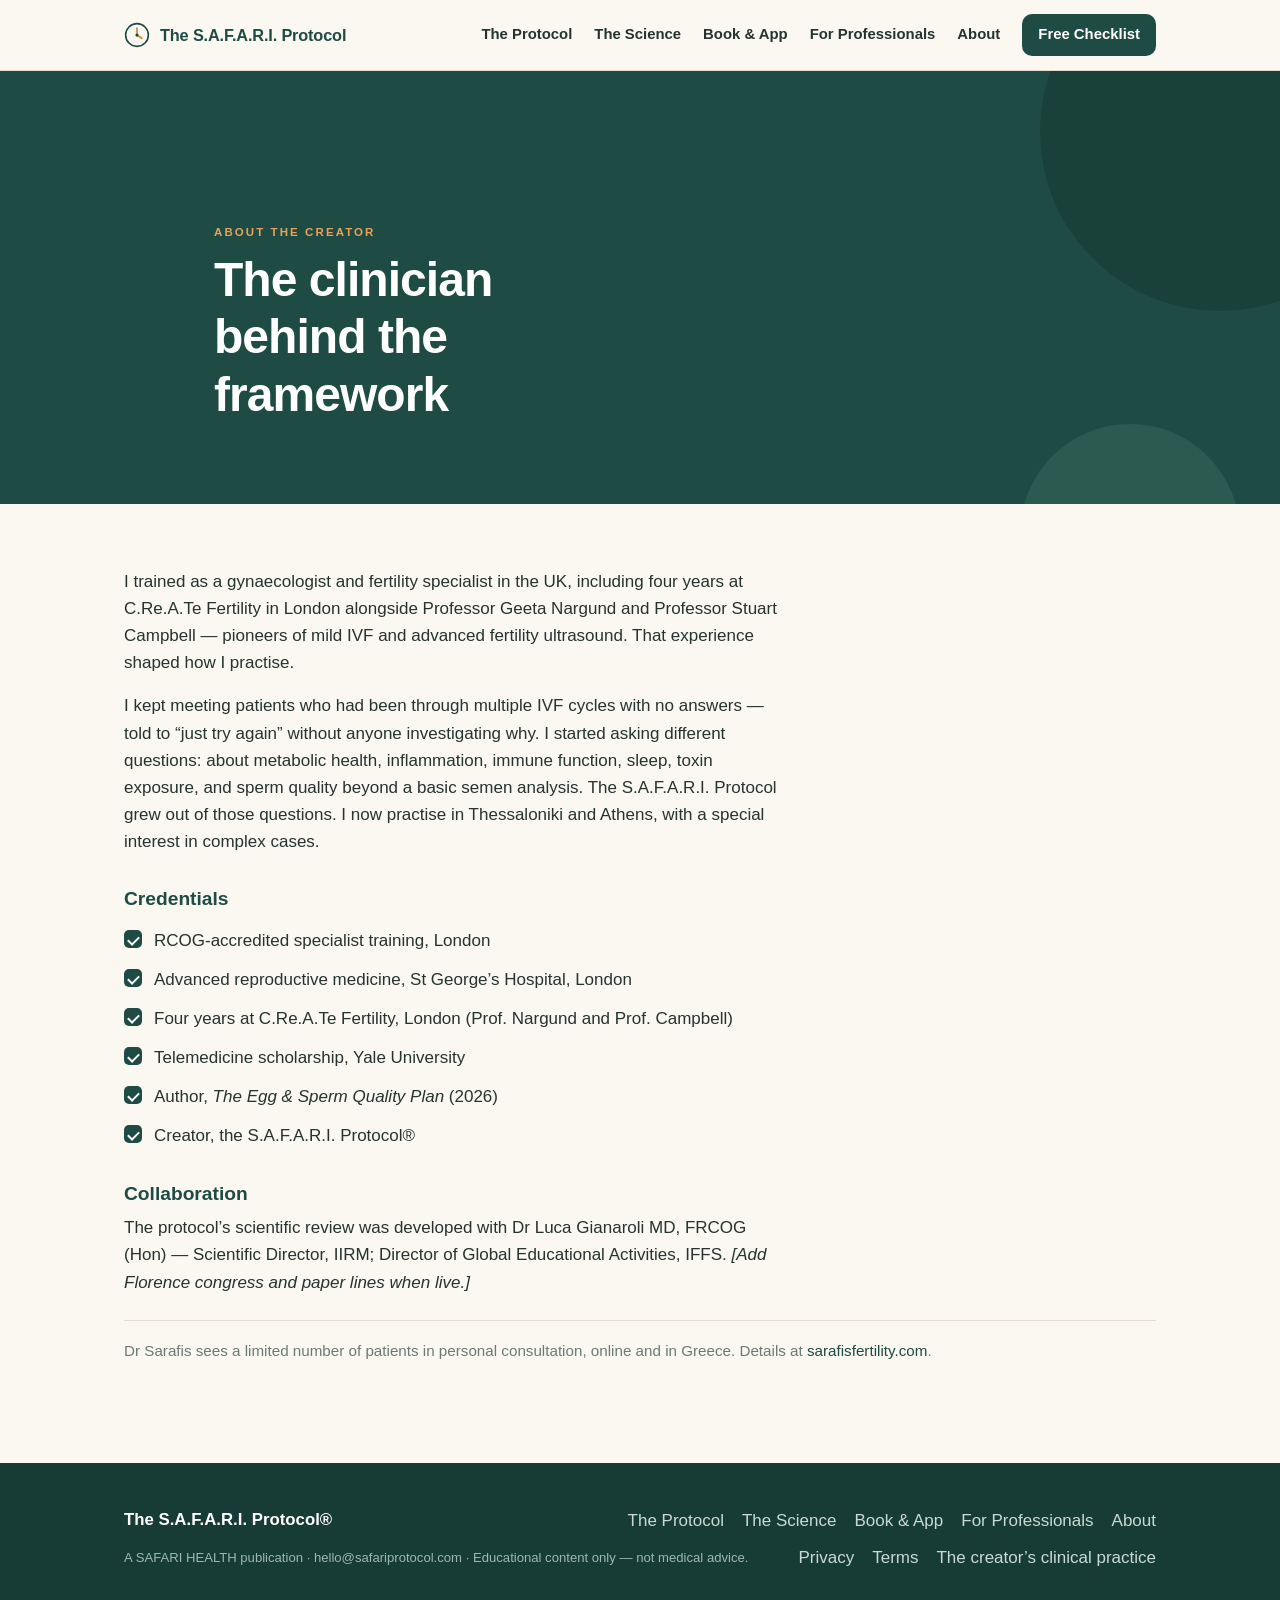
==== about/index.html @ 1b1c1d3e "Add files via upload" ====
<!DOCTYPE html>
<html lang="en">
<head>
<meta charset="utf-8">
<meta name="viewport" content="width=device-width, initial-scale=1">
<title>Dr Vasileios Sarafis MD — Creator of the S.A.F.A.R.I. Protocol</title>
<meta name="description" content="UK-trained fertility specialist Dr Vasileios Sarafis created the S.A.F.A.R.I. Protocol from clinical practice with complex fertility cases. Credentials, collaborators, and contact.">
<link rel="canonical" href="https://safariprotocol.com/about/">
<meta property="og:title" content="Dr Vasileios Sarafis MD — Creator of the S.A.F.A.R.I. Protocol">
<meta property="og:description" content="UK-trained fertility specialist Dr Vasileios Sarafis created the S.A.F.A.R.I. Protocol from clinical practice with complex fertility cases. Credentials, collaborators, and contact.">
<meta property="og:type" content="website">
<meta property="og:url" content="https://safariprotocol.com/about/">
<link rel="preconnect" href="https://fonts.googleapis.com">
<link rel="stylesheet" href="/assets/style.css">
<script type="application/ld+json">{"@context":"https://schema.org","@type":"Organization","name":"SAFARI HEALTH","alternateName":"The S.A.F.A.R.I. Protocol","url":"https://safariprotocol.com","email":"hello@safariprotocol.com","founder":{"@type":"Person","name":"Dr Vasileios Sarafis"}}</script>
<script type="application/ld+json">{"@context":"https://schema.org","@type":"Person","name":"Dr Vasileios Sarafis","honorificSuffix":"MD","jobTitle":"Fertility Specialist","gender":"Male","knowsAbout":["Fertility","IVF","Preconception care","Reproductive medicine"],"url":"https://safariprotocol.com/about/","alumniOf":["Aristotle University of Thessaloniki","Yale University","C.Re.A.Te Fertility London"],"worksFor":{"@type":"Organization","name":"SAFARI HEALTH"}}</script>
<script type="application/ld+json">{"@context":"https://schema.org","@type":"Book","name":"The Egg & Sperm Quality Plan","author":{"@type":"Person","name":"Dr Vasileios Sarafis"},"isbn":"978-618-88233-0-3","about":"A 90-day evidence-based preconception framework for natural conception and IVF"}</script>
</head>
<body>
<header class="site">
<div class="nav">
<a class="brand" href="/"><svg class="mark" viewBox="0 0 48 48" fill="none" xmlns="http://www.w3.org/2000/svg" aria-hidden="true"><circle cx="24" cy="24" r="21" stroke="#1E4B43" stroke-width="3"/><path d="M24 11 L24 24 L33 30" stroke="#D9822B" stroke-width="3" stroke-linecap="round"/><circle cx="24" cy="24" r="3" fill="#1E4B43"/></svg><span>The S.A.F.A.R.I. Protocol</span></a>
<nav class="nav-links" id="navlinks">
<a href="/protocol/">The Protocol</a><a href="/science/">The Science</a><a href="/book-and-app/">Book & App</a><a href="/professionals/">For Professionals</a><a href="/about/">About</a>
<a class="nav-cta" href="/checklist/">Free Checklist</a>
</nav>
<button class="menu-btn" aria-label="Menu" onclick="document.getElementById('navlinks').classList.toggle('open')">&#9776;</button>
</div>
</header>

<section class="hero" style="padding-bottom:0">
<div class="wrap" style="padding-bottom:56px">
<p class="kicker">About the creator</p>
<h1>The clinician behind the framework</h1>
</div>
</section>

<section>
<div class="wrap">
<p style="max-width:70ch">I trained as a gynaecologist and fertility specialist in the UK, including four years at C.Re.A.Te Fertility in London alongside Professor Geeta Nargund and Professor Stuart Campbell &mdash; pioneers of mild IVF and advanced fertility ultrasound. That experience shaped how I practise.</p>
<p style="max-width:70ch">I kept meeting patients who had been through multiple IVF cycles with no answers &mdash; told to &ldquo;just try again&rdquo; without anyone investigating why. I started asking different questions: about metabolic health, inflammation, immune function, sleep, toxin exposure, and sperm quality beyond a basic semen analysis. The S.A.F.A.R.I. Protocol grew out of those questions. I now practise in Thessaloniki and Athens, with a special interest in complex cases.</p>

<h3 style="margin-top:2rem">Credentials</h3>
<ul class="ticks">
<li>RCOG-accredited specialist training, London</li>
<li>Advanced reproductive medicine, St George&rsquo;s Hospital, London</li>
<li>Four years at C.Re.A.Te Fertility, London (Prof. Nargund and Prof. Campbell)</li>
<li>Telemedicine scholarship, Yale University</li>
<li>Author, <em>The Egg &amp; Sperm Quality Plan</em> (2026)</li>
<li>Creator, the S.A.F.A.R.I. Protocol&reg;</li>
</ul>

<h3 style="margin-top:2rem">Collaboration</h3>
<p style="max-width:70ch">The protocol&rsquo;s scientific review was developed with Dr Luca Gianaroli MD, FRCOG (Hon) &mdash; Scientific Director, IIRM; Director of Global Educational Activities, IFFS. <em>[Add Florence congress and paper lines when live.]</em></p>

<p class="quiet">Dr Sarafis sees a limited number of patients in personal consultation, online and in Greece. Details at <a href="https://sarafisfertility.com">sarafisfertility.com</a>.</p>
</div>
</section>
<footer class="site">
<div class="wrap">
<div class="frow">
<span class="brand-f">The S.A.F.A.R.I. Protocol&reg;</span>
<div class="flinks">
<a href="/protocol/">The Protocol</a>
<a href="/science/">The Science</a>
<a href="/book-and-app/">Book &amp; App</a>
<a href="/professionals/">For Professionals</a>
<a href="/about/">About</a>
</div>
</div>
<div class="frow">
<small>A SAFARI HEALTH publication &middot; hello@safariprotocol.com &middot; Educational content only &mdash; not medical advice.</small>
<div class="flinks">
<a href="/privacy/">Privacy</a><a href="/terms/">Terms</a>
<a href="https://sarafisfertility.com">The creator&rsquo;s clinical practice</a>
</div>
</div>
</div>
</footer>

<!-- GA4: replace GA4_MEASUREMENT_ID then this block goes live -->
<script async src="https://www.googletagmanager.com/gtag/js?id=GA4_MEASUREMENT_ID"></script>
<script>window.dataLayer=window.dataLayer||[];function gtag(){dataLayer.push(arguments);}gtag('js',new Date());gtag('config','GA4_MEASUREMENT_ID');</script>

<script>
// mark active nav
document.querySelectorAll('.nav-links a').forEach(a=>{if(a.getAttribute('href')===location.pathname)a.style.color='var(--green)';});
</script>
</body></html>
---- assets/style.css ----
/* ===========================================================
   The S.A.F.A.R.I. Protocol — safariprotocol.com
   Shared stylesheet. Design language matched to the
   12-Week Checklist / Starter Kit PDFs.
   =========================================================== */
:root{
  --green:#1E4B43;
  --green-d:#173B35;
  --green-card:#2A5A50;
  --cream:#F4EFE6;
  --paper:#FBF8F2;
  --orange:#D9822B;
  --orange-soft:#E9A25C;
  --ink:#26332F;
  --mute:#6B7A75;
  --line:#E4DED2;
  --white:#ffffff;
  --maxw:1080px;
  --radius:14px;
  --shadow:0 10px 30px rgba(23,59,53,.08);
  --font:-apple-system,BlinkMacSystemFont,"Segoe UI",Roboto,Helvetica,Arial,sans-serif;
}
*{box-sizing:border-box}
html{scroll-behavior:smooth}
body{
  margin:0;font-family:var(--font);color:var(--ink);
  background:var(--paper);line-height:1.6;font-size:17px;
  -webkit-font-smoothing:antialiased;
}
a{color:var(--green);text-decoration:none}
a:hover{text-decoration:underline}
img{max-width:100%;display:block}
h1,h2,h3{line-height:1.2;color:var(--green);font-weight:800;margin:0 0 .5em}
h1{font-size:2.5rem;letter-spacing:-.02em}
h2{font-size:1.7rem;letter-spacing:-.01em}
h3{font-size:1.2rem}
p{margin:0 0 1rem}
.wrap{max-width:var(--maxw);margin:0 auto;padding:0 24px}
.kicker{
  font-size:.72rem;font-weight:800;letter-spacing:.18em;
  text-transform:uppercase;color:var(--orange);margin:0 0 .6rem;
}
.rule{height:3px;width:56px;background:var(--orange);border:0;border-radius:2px;margin:.2rem 0 1.4rem}

/* ---------- Header ---------- */
header.site{
  position:sticky;top:0;z-index:50;background:rgba(251,248,242,.92);
  backdrop-filter:saturate(180%) blur(8px);border-bottom:1px solid var(--line);
}
.nav{display:flex;align-items:center;justify-content:space-between;
  max-width:var(--maxw);margin:0 auto;padding:14px 24px;gap:16px}
.brand{display:flex;align-items:center;gap:10px;font-weight:800;color:var(--green);
  font-size:1.02rem;letter-spacing:-.01em;white-space:nowrap}
.brand:hover{text-decoration:none}
.brand .mark{width:26px;height:26px;flex:0 0 26px}
.nav-links{display:flex;gap:22px;align-items:center;flex-wrap:wrap}
.nav-links a{color:var(--ink);font-size:.93rem;font-weight:600}
.nav-links a:hover{color:var(--green);text-decoration:none}
.nav-cta{background:var(--green);color:#fff !important;padding:9px 16px;border-radius:10px;
  font-size:.9rem;font-weight:700}
.nav-cta:hover{background:var(--green-d);text-decoration:none}
.menu-btn{display:none;background:none;border:0;font-size:1.5rem;color:var(--green);cursor:pointer}

/* ---------- Buttons ---------- */
.btn{display:inline-block;padding:13px 24px;border-radius:12px;font-weight:700;
  font-size:1rem;cursor:pointer;border:0;transition:transform .05s ease,background .2s}
.btn:hover{text-decoration:none;transform:translateY(-1px)}
.btn-primary{background:var(--orange);color:#fff}
.btn-primary:hover{background:#c4711f;color:#fff}
.btn-green{background:var(--green);color:#fff}
.btn-green:hover{background:var(--green-d);color:#fff}
.btn-ghost{background:transparent;color:var(--green);border:1.5px solid var(--green)}
.btn-ghost:hover{background:var(--green);color:#fff}
.btn-row{display:flex;gap:14px;flex-wrap:wrap;margin-top:1.4rem}

/* ---------- Hero ---------- */
.hero{background:var(--green);color:#fff;position:relative;overflow:hidden}
.hero::before{content:"";position:absolute;right:-120px;top:-120px;width:360px;height:360px;
  background:var(--green-d);border-radius:50%;opacity:.6}
.hero::after{content:"";position:absolute;right:40px;bottom:-140px;width:220px;height:220px;
  background:var(--green-card);border-radius:50%}
.hero .wrap{position:relative;z-index:2;padding:88px 24px 84px;max-width:900px}
.hero .kicker{color:var(--orange-soft)}
.hero h1{color:#fff;font-size:3rem;max-width:16ch}
.hero p.lead{color:#E7EFEC;font-size:1.28rem;max-width:44ch;margin-top:1rem}

/* ---------- Sections ---------- */
section{padding:64px 0}
section.alt{background:var(--cream)}
.section-head{max-width:760px;margin-bottom:2rem}
.section-head p{color:var(--mute);font-size:1.05rem}

/* ---------- Compass grid ---------- */
.compass{display:grid;grid-template-columns:repeat(3,1fr);gap:16px}
.cpoint{background:#fff;border-radius:var(--radius);padding:20px;box-shadow:var(--shadow)}
.cpoint .badge{width:34px;height:34px;border-radius:9px;background:var(--orange);color:#fff;
  font-weight:800;display:flex;align-items:center;justify-content:center;font-size:1.05rem;margin-bottom:10px}
.cpoint h3{margin:.1rem 0 .3rem;font-size:1.05rem}
.cpoint p{margin:0;color:var(--mute);font-size:.92rem}

/* ---------- Legs ---------- */
.leg{background:#fff;border-radius:var(--radius);box-shadow:var(--shadow);
  padding:22px 24px;border-left:4px solid var(--green);margin-bottom:16px}
.leg .top{display:flex;justify-content:space-between;align-items:baseline;gap:12px;flex-wrap:wrap}
.leg h3{margin:.1rem 0}
.leg .wks{color:var(--orange);font-weight:800;font-size:.85rem;white-space:nowrap}
.leg p{margin:.5rem 0 0;color:var(--mute);font-size:.96rem}

/* ---------- Cards / two-col ---------- */
.grid2{display:grid;grid-template-columns:1fr 1fr;gap:22px}
.card{background:#fff;border-radius:var(--radius);box-shadow:var(--shadow);padding:26px;
  border-top:3px solid var(--orange)}
.card h3{margin-top:.2rem}
.card p{color:var(--mute);font-size:.97rem}

/* ---------- Callout / quote ---------- */
.callout{background:#EAF2EF;border-radius:var(--radius);padding:20px 24px;color:var(--green);
  font-weight:600}
.quote{background:#fff;border-left:4px solid var(--orange);border-radius:10px;padding:18px 22px;
  box-shadow:var(--shadow);margin:0 0 14px}
.quote em{color:var(--ink);font-size:1.05rem;font-style:italic}
.quote cite{display:block;color:var(--mute);font-style:normal;font-weight:700;margin-top:.5rem;font-size:.9rem}

/* ---------- List ---------- */
ul.ticks{list-style:none;padding:0;margin:1rem 0}
ul.ticks li{position:relative;padding-left:30px;margin-bottom:12px;color:var(--ink)}
ul.ticks li::before{content:"";position:absolute;left:0;top:3px;width:18px;height:18px;
  border-radius:5px;background:var(--green);}
ul.ticks li::after{content:"";position:absolute;left:6px;top:7px;width:5px;height:9px;
  border:solid #fff;border-width:0 2px 2px 0;transform:rotate(45deg)}

/* ---------- Form / capture ---------- */
.capture{background:#fff;border-radius:var(--radius);box-shadow:var(--shadow);padding:30px;max-width:520px}
.capture label{display:block;font-weight:700;font-size:.85rem;color:var(--green);margin:12px 0 5px}
.capture input{width:100%;padding:12px 14px;border:1.5px solid var(--line);border-radius:10px;
  font-size:1rem;font-family:inherit}
.capture input:focus{outline:none;border-color:var(--orange)}
.capture .fineprint{font-size:.82rem;color:var(--mute);margin-top:14px}
.mc-embed-slot{margin-top:6px}

/* ---------- Download strip / next steps ---------- */
.nextgrid{display:grid;grid-template-columns:repeat(2,1fr);gap:18px}
.nextcard{background:#fff;border-radius:var(--radius);box-shadow:var(--shadow);padding:22px;
  border-top:3px solid var(--orange)}
.nextcard .kicker{margin-bottom:.3rem}
.nextcard h3{font-size:1.1rem;margin:.1rem 0 .5rem}
.nextcard p{color:var(--mute);font-size:.92rem;margin-bottom:.8rem}
.nextcard .link{font-weight:800;color:var(--orange);font-size:.9rem}

/* ---------- Book/App blocks ---------- */
.bookrow{display:grid;grid-template-columns:220px 1fr;gap:28px;align-items:start}
.bookrow img{border-radius:8px;box-shadow:0 14px 34px rgba(23,59,53,.22);transform:rotate(-2deg)}
.placeholder-cover{width:100%;aspect-ratio:2/3;background:linear-gradient(135deg,var(--green),var(--green-card));
  border-radius:8px;display:flex;align-items:center;justify-content:center;color:#cfe0db;
  text-align:center;padding:20px;font-size:.85rem;box-shadow:0 14px 34px rgba(23,59,53,.22);transform:rotate(-2deg)}

/* ---------- Footer ---------- */
footer.site{background:var(--green-d);color:#C9DAD4;padding:44px 0 34px;margin-top:20px}
footer.site .wrap{display:flex;flex-direction:column;gap:10px}
footer.site .frow{display:flex;justify-content:space-between;gap:20px;flex-wrap:wrap;align-items:center}
footer.site .flinks{display:flex;gap:18px;flex-wrap:wrap}
footer.site a{color:#C9DAD4}
footer.site a:hover{color:#fff}
footer.site .brand-f{color:#fff;font-weight:800;font-size:1.05rem}
footer.site small{color:#9FB8B1;font-size:.82rem;line-height:1.5}

/* ---------- CTA band ---------- */
.band{background:var(--green);color:#fff;border-radius:18px;padding:40px;text-align:center;
  margin:10px 0}
.band h2{color:#fff}
.band p{color:#E7EFEC;max-width:52ch;margin:0 auto 1.4rem}

/* ---------- Consultation quiet line ---------- */
.quiet{color:var(--mute);font-size:.95rem;border-top:1px solid var(--line);padding-top:18px;margin-top:24px}

/* ---------- Responsive ---------- */
@media (max-width:820px){
  .nav-links{display:none;position:absolute;top:60px;left:0;right:0;background:var(--paper);
    flex-direction:column;padding:16px 24px;border-bottom:1px solid var(--line);gap:14px}
  .nav-links.open{display:flex}
  .menu-btn{display:block}
  .hero h1{font-size:2.2rem}
  .hero p.lead{font-size:1.1rem}
  h1{font-size:2rem}h2{font-size:1.4rem}
  .compass{grid-template-columns:1fr}
  .grid2,.nextgrid{grid-template-columns:1fr}
  .bookrow{grid-template-columns:140px 1fr;gap:18px}
  .band{padding:28px 20px}
}
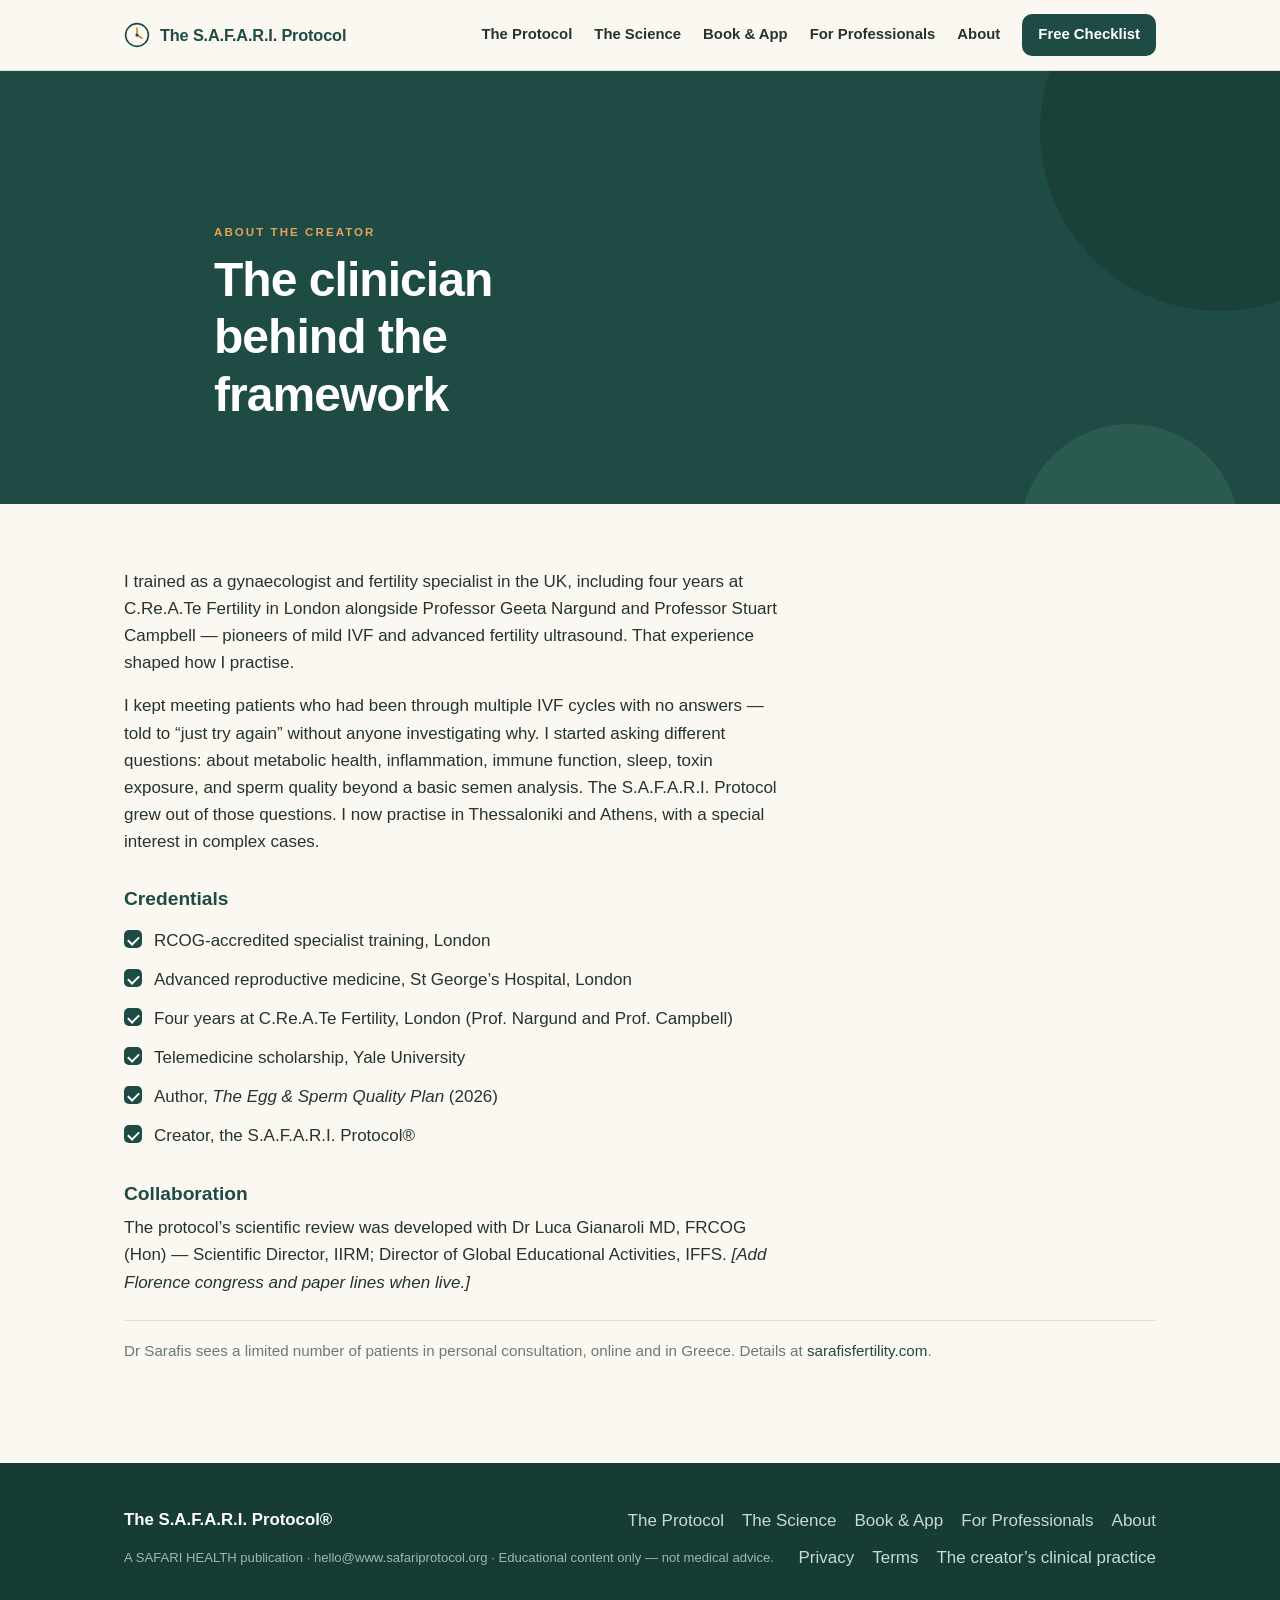
==== commit 165bd1cb: "Fix canonical URLs to safariprotocol.org" ====
--- a/about/index.html
+++ b/about/index.html
@@ -5,15 +5,15 @@
 <meta name="viewport" content="width=device-width, initial-scale=1">
 <title>Dr Vasileios Sarafis MD — Creator of the S.A.F.A.R.I. Protocol</title>
 <meta name="description" content="UK-trained fertility specialist Dr Vasileios Sarafis created the S.A.F.A.R.I. Protocol from clinical practice with complex fertility cases. Credentials, collaborators, and contact.">
-<link rel="canonical" href="https://safariprotocol.com/about/">
+<link rel="canonical" href="https://www.safariprotocol.org/about/">
 <meta property="og:title" content="Dr Vasileios Sarafis MD — Creator of the S.A.F.A.R.I. Protocol">
 <meta property="og:description" content="UK-trained fertility specialist Dr Vasileios Sarafis created the S.A.F.A.R.I. Protocol from clinical practice with complex fertility cases. Credentials, collaborators, and contact.">
 <meta property="og:type" content="website">
-<meta property="og:url" content="https://safariprotocol.com/about/">
+<meta property="og:url" content="https://www.safariprotocol.org/about/">
 <link rel="preconnect" href="https://fonts.googleapis.com">
 <link rel="stylesheet" href="/assets/style.css">
-<script type="application/ld+json">{"@context":"https://schema.org","@type":"Organization","name":"SAFARI HEALTH","alternateName":"The S.A.F.A.R.I. Protocol","url":"https://safariprotocol.com","email":"hello@safariprotocol.com","founder":{"@type":"Person","name":"Dr Vasileios Sarafis"}}</script>
-<script type="application/ld+json">{"@context":"https://schema.org","@type":"Person","name":"Dr Vasileios Sarafis","honorificSuffix":"MD","jobTitle":"Fertility Specialist","gender":"Male","knowsAbout":["Fertility","IVF","Preconception care","Reproductive medicine"],"url":"https://safariprotocol.com/about/","alumniOf":["Aristotle University of Thessaloniki","Yale University","C.Re.A.Te Fertility London"],"worksFor":{"@type":"Organization","name":"SAFARI HEALTH"}}</script>
+<script type="application/ld+json">{"@context":"https://schema.org","@type":"Organization","name":"SAFARI HEALTH","alternateName":"The S.A.F.A.R.I. Protocol","url":"https://www.safariprotocol.org","email":"hello@www.safariprotocol.org","founder":{"@type":"Person","name":"Dr Vasileios Sarafis"}}</script>
+<script type="application/ld+json">{"@context":"https://schema.org","@type":"Person","name":"Dr Vasileios Sarafis","honorificSuffix":"MD","jobTitle":"Fertility Specialist","gender":"Male","knowsAbout":["Fertility","IVF","Preconception care","Reproductive medicine"],"url":"https://www.safariprotocol.org/about/","alumniOf":["Aristotle University of Thessaloniki","Yale University","C.Re.A.Te Fertility London"],"worksFor":{"@type":"Organization","name":"SAFARI HEALTH"}}</script>
 <script type="application/ld+json">{"@context":"https://schema.org","@type":"Book","name":"The Egg & Sperm Quality Plan","author":{"@type":"Person","name":"Dr Vasileios Sarafis"},"isbn":"978-618-88233-0-3","about":"A 90-day evidence-based preconception framework for natural conception and IVF"}</script>
 </head>
 <body>
@@ -69,7 +69,7 @@
 </div>
 </div>
 <div class="frow">
-<small>A SAFARI HEALTH publication &middot; hello@safariprotocol.com &middot; Educational content only &mdash; not medical advice.</small>
+<small>A SAFARI HEALTH publication &middot; hello@www.safariprotocol.org &middot; Educational content only &mdash; not medical advice.</small>
 <div class="flinks">
 <a href="/privacy/">Privacy</a><a href="/terms/">Terms</a>
 <a href="https://sarafisfertility.com">The creator&rsquo;s clinical practice</a>
--- a/assets/style.css
+++ b/assets/style.css
@@ -1,5 +1,5 @@
 /* ===========================================================
-   The S.A.F.A.R.I. Protocol — safariprotocol.com
+   The S.A.F.A.R.I. Protocol — www.safariprotocol.org
    Shared stylesheet. Design language matched to the
    12-Week Checklist / Starter Kit PDFs.
    =========================================================== */
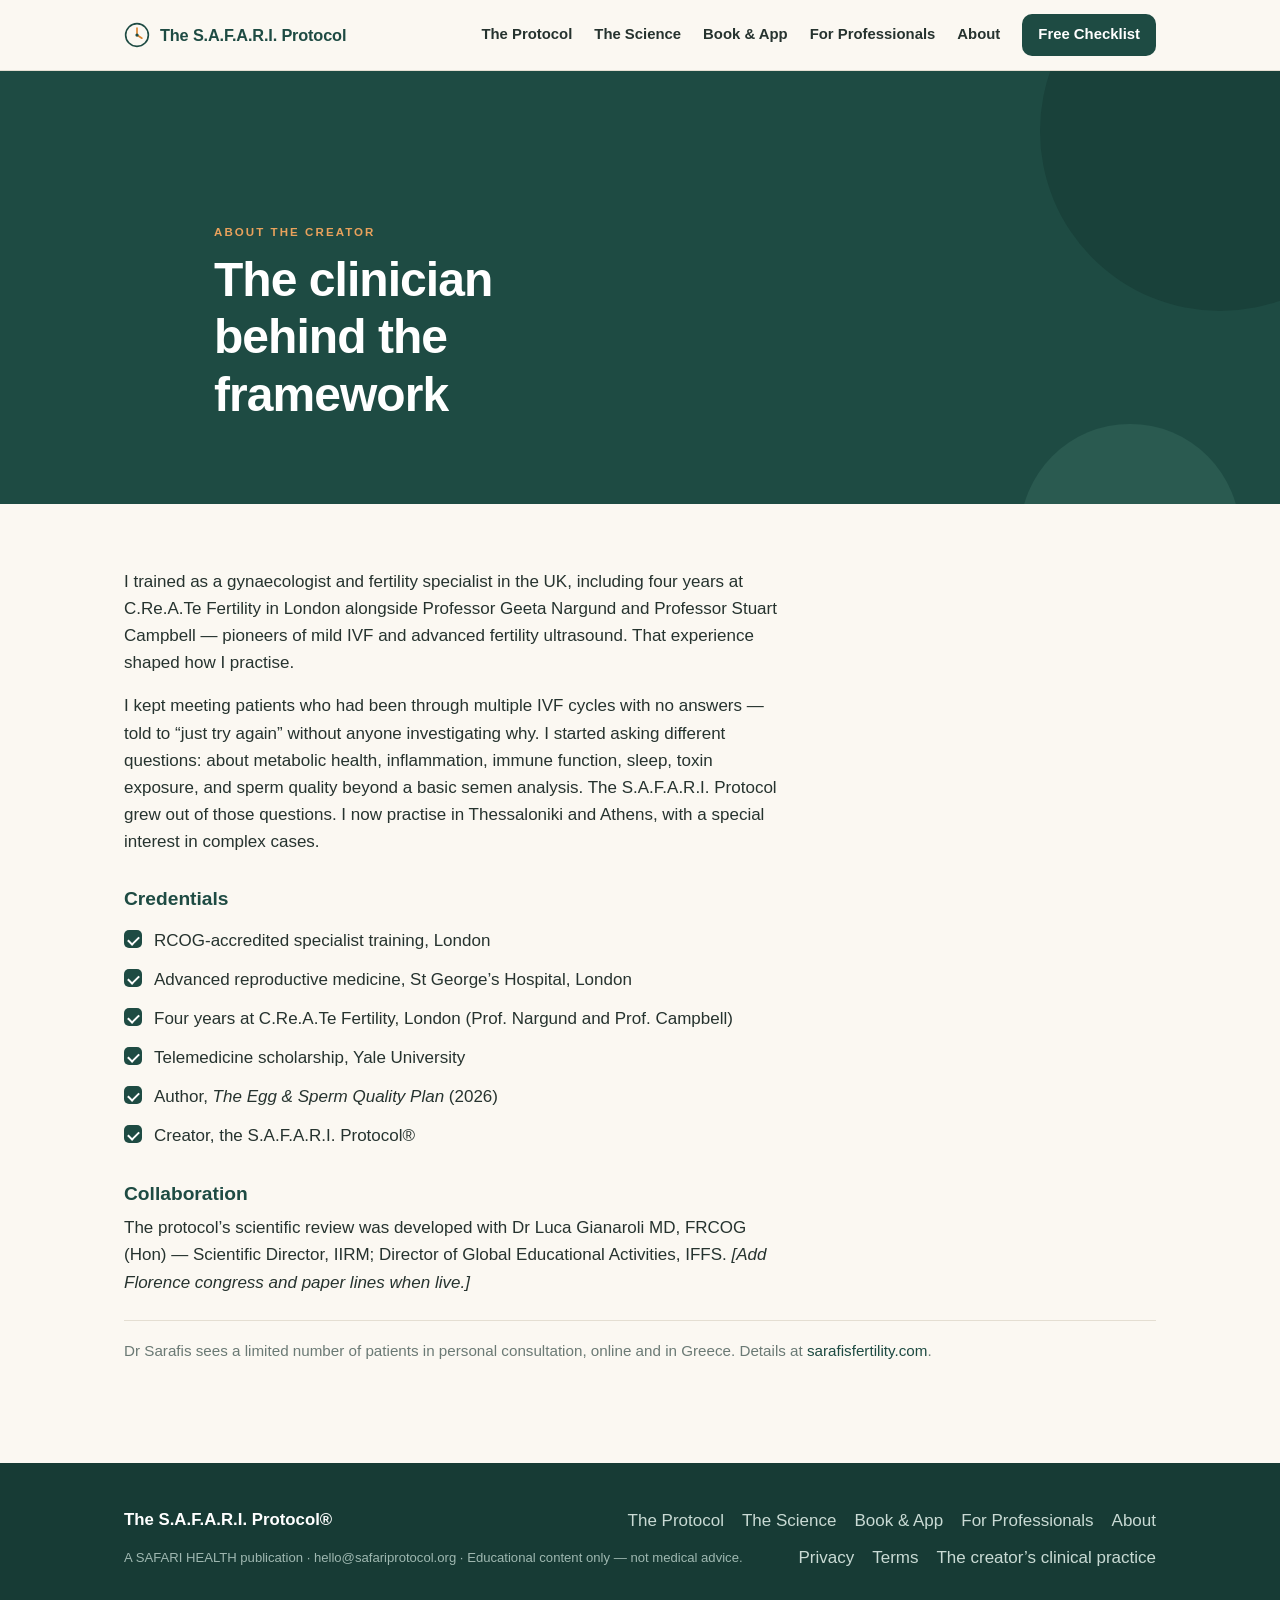
==== commit c9e7d0d6: "Update index.html" ====
--- a/about/index.html
+++ b/about/index.html
@@ -12,7 +12,7 @@
 <meta property="og:url" content="https://www.safariprotocol.org/about/">
 <link rel="preconnect" href="https://fonts.googleapis.com">
 <link rel="stylesheet" href="/assets/style.css">
-<script type="application/ld+json">{"@context":"https://schema.org","@type":"Organization","name":"SAFARI HEALTH","alternateName":"The S.A.F.A.R.I. Protocol","url":"https://www.safariprotocol.org","email":"hello@www.safariprotocol.org","founder":{"@type":"Person","name":"Dr Vasileios Sarafis"}}</script>
+<script type="application/ld+json">{"@context":"https://schema.org","@type":"Organization","name":"SAFARI HEALTH","alternateName":"The S.A.F.A.R.I. Protocol","url":"https://www.safariprotocol.org","email":"hello@safariprotocol.org","founder":{"@type":"Person","name":"Dr Vasileios Sarafis"}}</script>
 <script type="application/ld+json">{"@context":"https://schema.org","@type":"Person","name":"Dr Vasileios Sarafis","honorificSuffix":"MD","jobTitle":"Fertility Specialist","gender":"Male","knowsAbout":["Fertility","IVF","Preconception care","Reproductive medicine"],"url":"https://www.safariprotocol.org/about/","alumniOf":["Aristotle University of Thessaloniki","Yale University","C.Re.A.Te Fertility London"],"worksFor":{"@type":"Organization","name":"SAFARI HEALTH"}}</script>
 <script type="application/ld+json">{"@context":"https://schema.org","@type":"Book","name":"The Egg & Sperm Quality Plan","author":{"@type":"Person","name":"Dr Vasileios Sarafis"},"isbn":"978-618-88233-0-3","about":"A 90-day evidence-based preconception framework for natural conception and IVF"}</script>
 </head>
@@ -69,7 +69,7 @@
 </div>
 </div>
 <div class="frow">
-<small>A SAFARI HEALTH publication &middot; hello@www.safariprotocol.org &middot; Educational content only &mdash; not medical advice.</small>
+<small>A SAFARI HEALTH publication &middot; hello@safariprotocol.org &middot; Educational content only &mdash; not medical advice.</small>
 <div class="flinks">
 <a href="/privacy/">Privacy</a><a href="/terms/">Terms</a>
 <a href="https://sarafisfertility.com">The creator&rsquo;s clinical practice</a>
@@ -86,4 +86,4 @@
 // mark active nav
 document.querySelectorAll('.nav-links a').forEach(a=>{if(a.getAttribute('href')===location.pathname)a.style.color='var(--green)';});
 </script>
-</body></html>+</body></html>
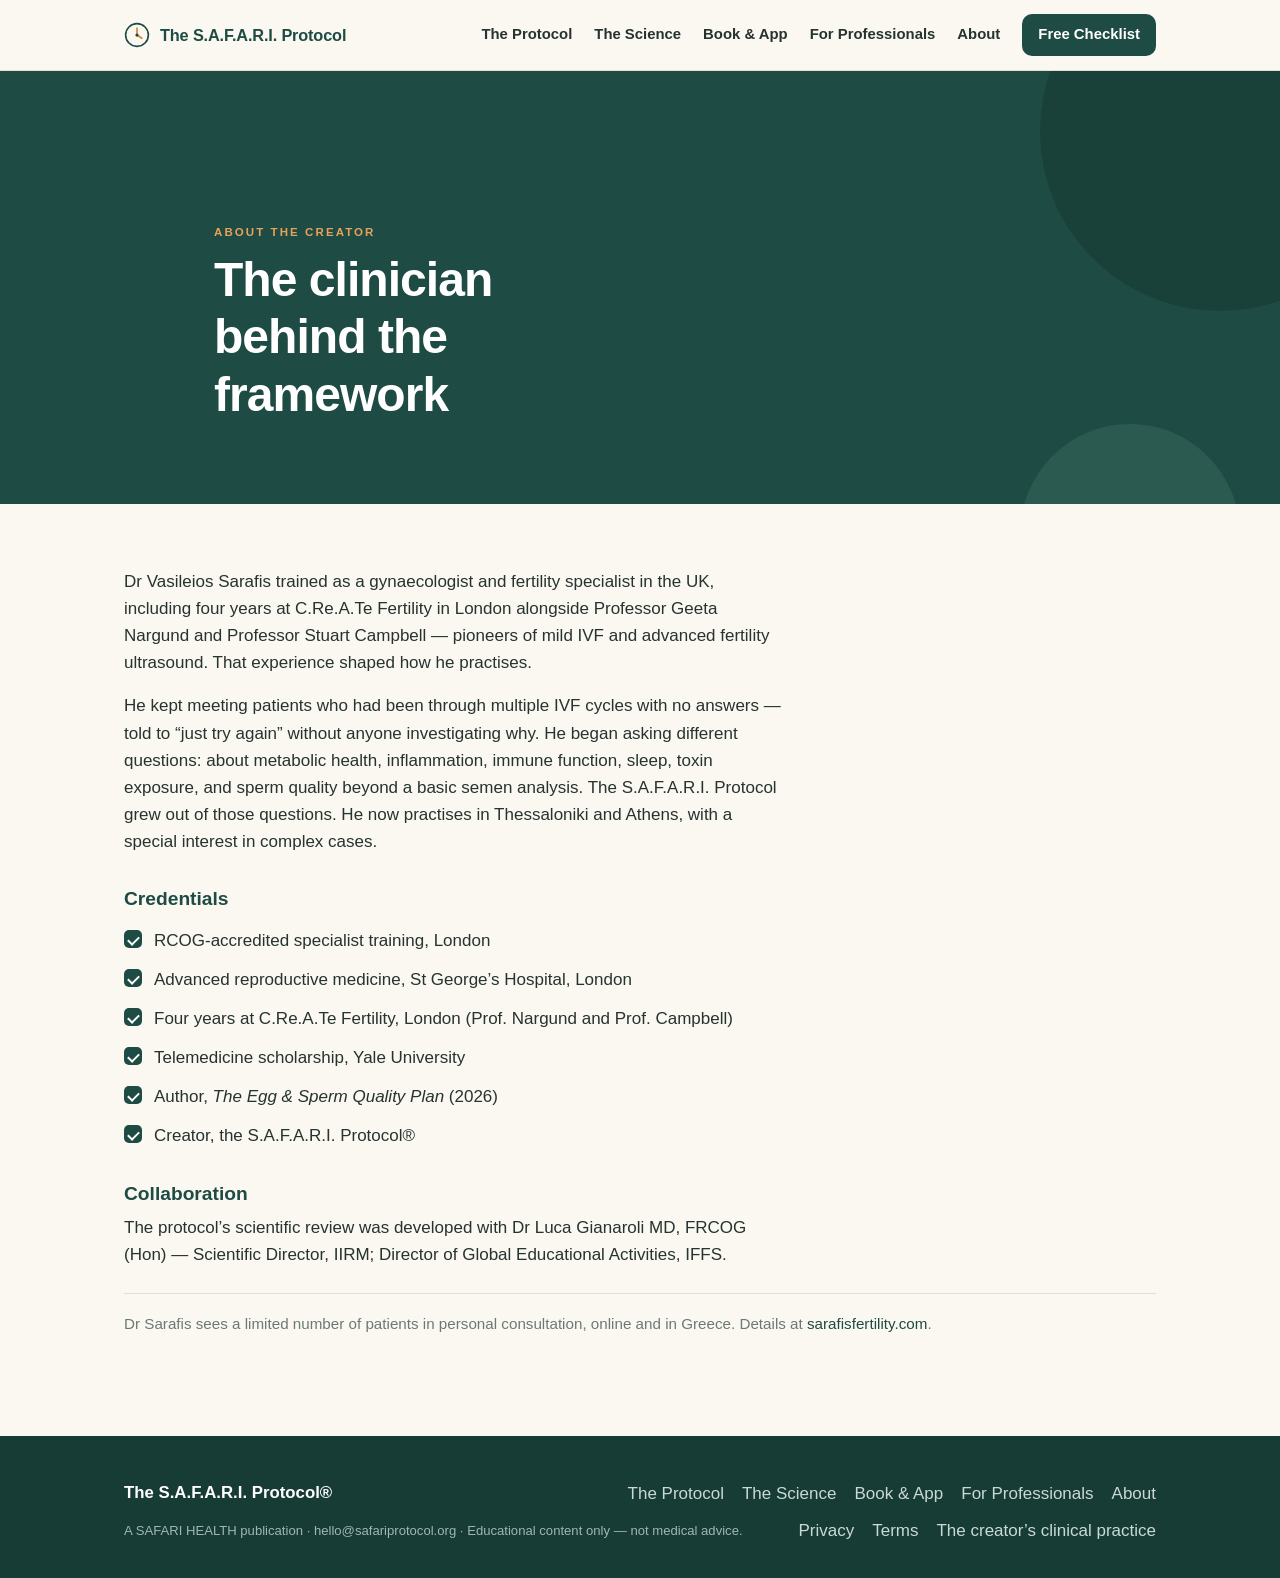
==== commit a95d0a50: "Update index.html" ====
--- a/about/index.html
+++ b/about/index.html
@@ -37,8 +37,8 @@
 
 <section>
 <div class="wrap">
-<p style="max-width:70ch">I trained as a gynaecologist and fertility specialist in the UK, including four years at C.Re.A.Te Fertility in London alongside Professor Geeta Nargund and Professor Stuart Campbell &mdash; pioneers of mild IVF and advanced fertility ultrasound. That experience shaped how I practise.</p>
-<p style="max-width:70ch">I kept meeting patients who had been through multiple IVF cycles with no answers &mdash; told to &ldquo;just try again&rdquo; without anyone investigating why. I started asking different questions: about metabolic health, inflammation, immune function, sleep, toxin exposure, and sperm quality beyond a basic semen analysis. The S.A.F.A.R.I. Protocol grew out of those questions. I now practise in Thessaloniki and Athens, with a special interest in complex cases.</p>
+<p style="max-width:70ch">Dr Vasileios Sarafis trained as a gynaecologist and fertility specialist in the UK, including four years at C.Re.A.Te Fertility in London alongside Professor Geeta Nargund and Professor Stuart Campbell &mdash; pioneers of mild IVF and advanced fertility ultrasound. That experience shaped how he practises.</p>
+<p style="max-width:70ch">He kept meeting patients who had been through multiple IVF cycles with no answers &mdash; told to &ldquo;just try again&rdquo; without anyone investigating why. He began asking different questions: about metabolic health, inflammation, immune function, sleep, toxin exposure, and sperm quality beyond a basic semen analysis. The S.A.F.A.R.I. Protocol grew out of those questions. He now practises in Thessaloniki and Athens, with a special interest in complex cases.</p>
 
 <h3 style="margin-top:2rem">Credentials</h3>
 <ul class="ticks">
@@ -51,7 +51,7 @@
 </ul>
 
 <h3 style="margin-top:2rem">Collaboration</h3>
-<p style="max-width:70ch">The protocol&rsquo;s scientific review was developed with Dr Luca Gianaroli MD, FRCOG (Hon) &mdash; Scientific Director, IIRM; Director of Global Educational Activities, IFFS. <em>[Add Florence congress and paper lines when live.]</em></p>
+<p style="max-width:70ch">The protocol&rsquo;s scientific review was developed with Dr Luca Gianaroli MD, FRCOG (Hon) &mdash; Scientific Director, IIRM; Director of Global Educational Activities, IFFS. <em> </em></p>
 
 <p class="quiet">Dr Sarafis sees a limited number of patients in personal consultation, online and in Greece. Details at <a href="https://sarafisfertility.com">sarafisfertility.com</a>.</p>
 </div>
@@ -78,9 +78,9 @@
 </div>
 </footer>
 
-<!-- GA4: replace GA4_MEASUREMENT_ID then this block goes live -->
-<script async src="https://www.googletagmanager.com/gtag/js?id=GA4_MEASUREMENT_ID"></script>
-<script>window.dataLayer=window.dataLayer||[];function gtag(){dataLayer.push(arguments);}gtag('js',new Date());gtag('config','GA4_MEASUREMENT_ID');</script>
+<!-- GA4: replace G-8E5ZBMZWDN then this block goes live -->
+<script async src="https://www.googletagmanager.com/gtag/js?id=G-8E5ZBMZWDN"></script>
+<script>window.dataLayer=window.dataLayer||[];function gtag(){dataLayer.push(arguments);}gtag('js',new Date());gtag('config','G-8E5ZBMZWDN');</script>
 
 <script>
 // mark active nav
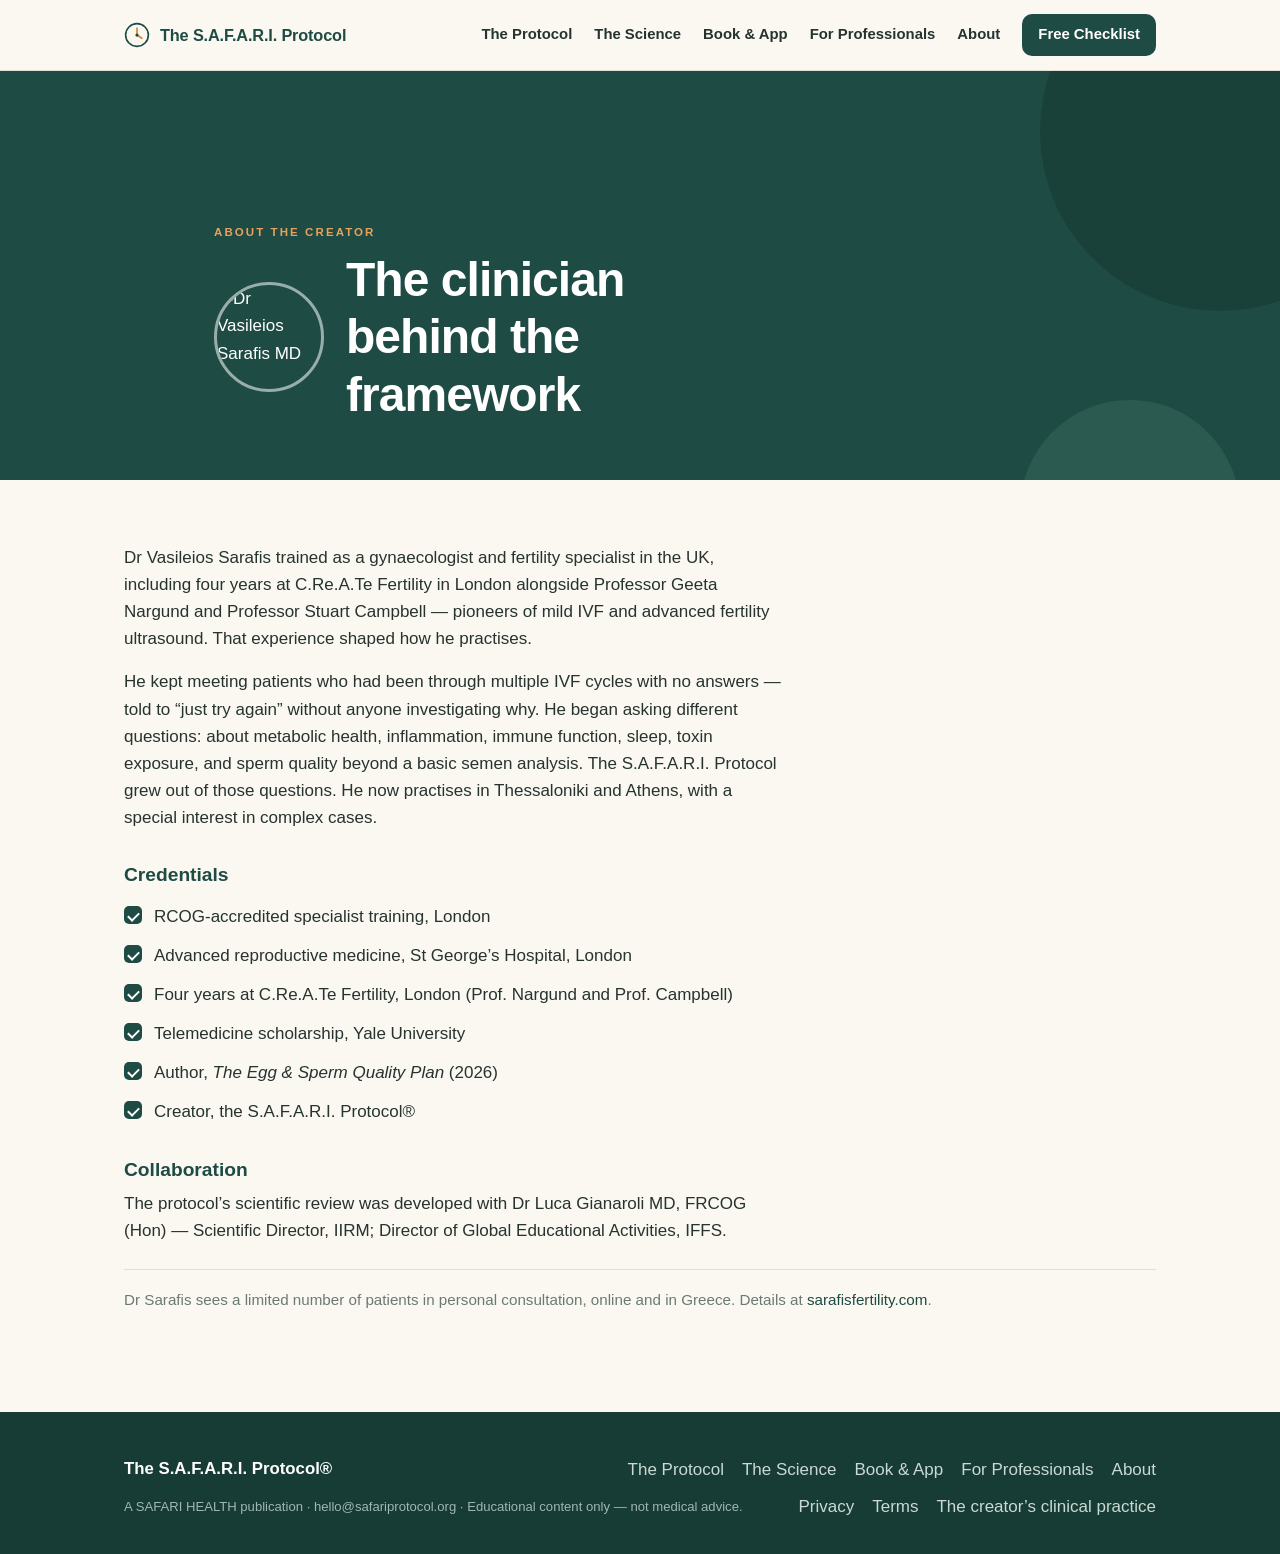
==== commit e77eaeae: "Update index.html" ====
--- a/about/index.html
+++ b/about/index.html
@@ -31,7 +31,10 @@
 <section class="hero" style="padding-bottom:0">
 <div class="wrap" style="padding-bottom:56px">
 <p class="kicker">About the creator</p>
-<h1>The clinician behind the framework</h1>
+<div style="display:flex;align-items:center;gap:22px;flex-wrap:wrap">
+<img src="/assets/dr-sarafis.png" alt="Dr Vasileios Sarafis MD" width="110" height="110" style="width:110px;height:110px;border-radius:50%;object-fit:cover;flex:0 0 auto;border:3px solid rgba(255,255,255,.55)">
+<h1 style="margin:0">The clinician behind the framework</h1>
+</div>
 </div>
 </section>
 
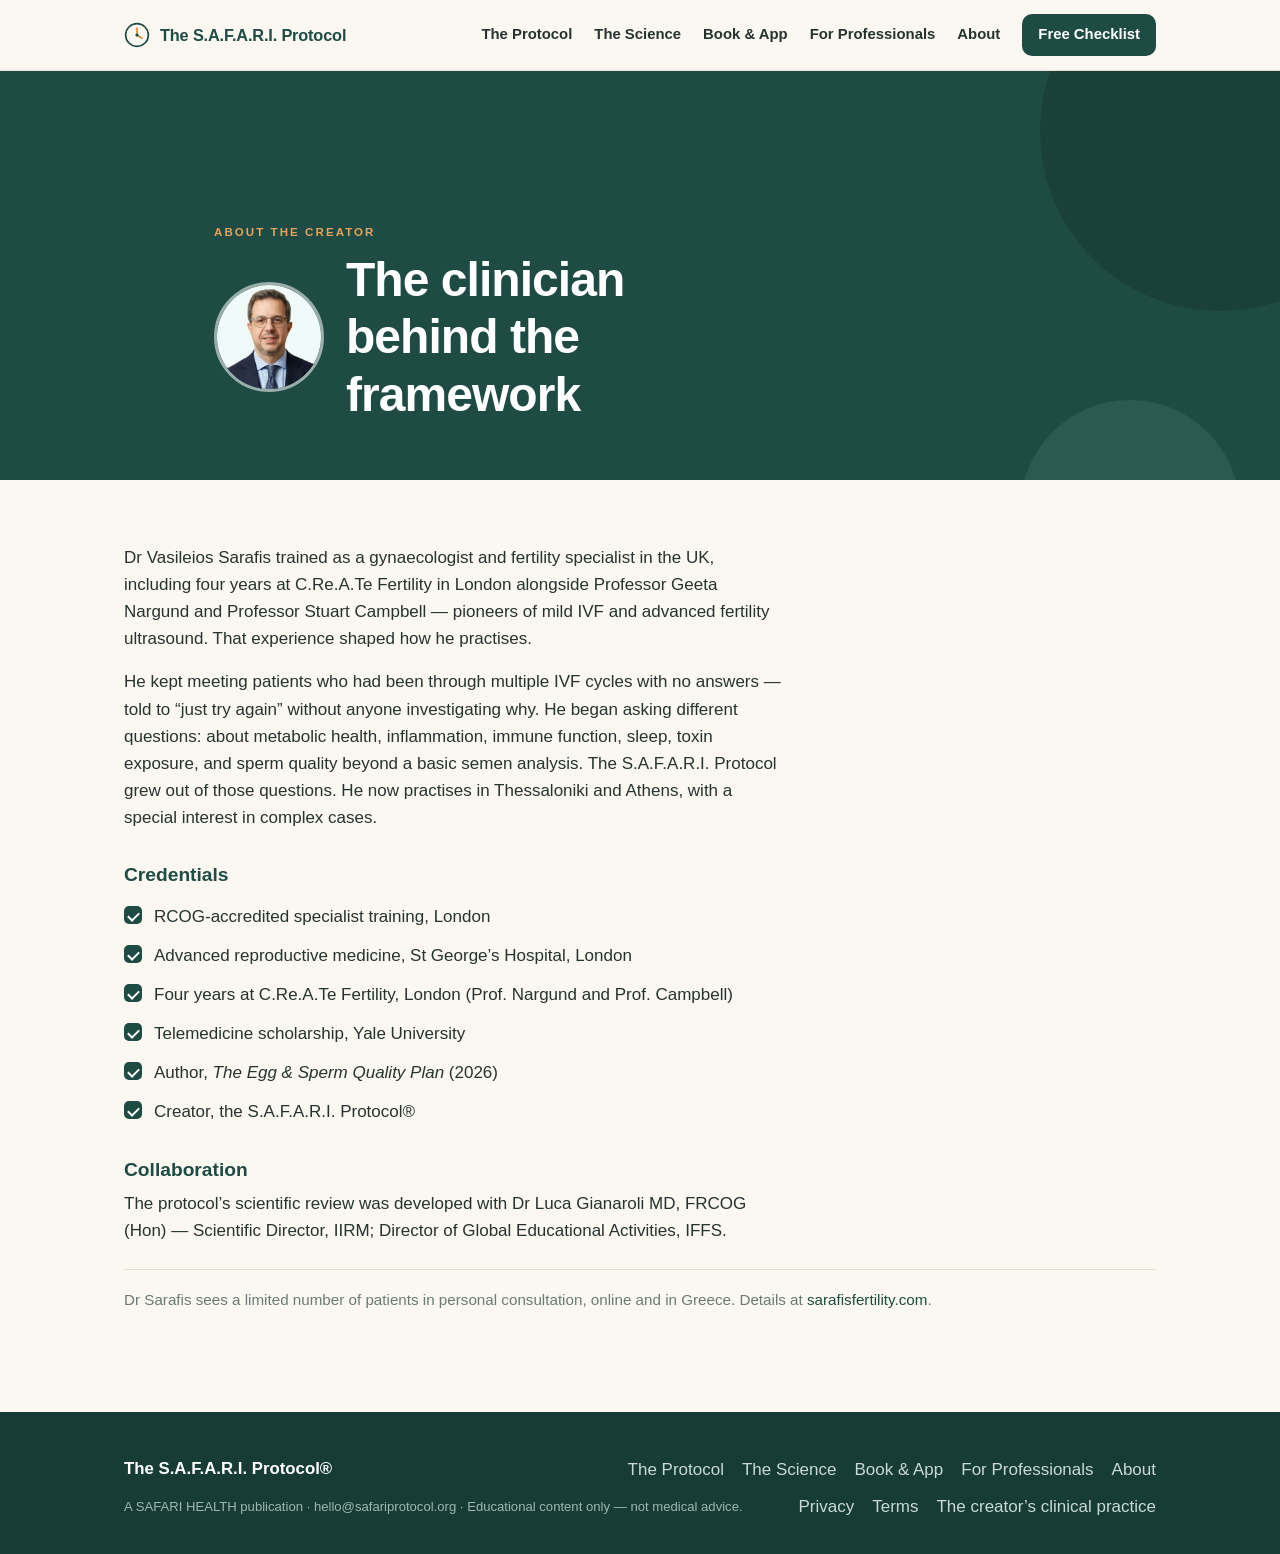
==== commit 6a76dd06: "Switch GA4 to dedicated SAFARI Protocol property (G-9CCLVKLGP1)" ====
--- a/about/index.html
+++ b/about/index.html
@@ -81,9 +81,9 @@
 </div>
 </footer>
 
-<!-- GA4: replace G-8E5ZBMZWDN then this block goes live -->
-<script async src="https://www.googletagmanager.com/gtag/js?id=G-8E5ZBMZWDN"></script>
-<script>window.dataLayer=window.dataLayer||[];function gtag(){dataLayer.push(arguments);}gtag('js',new Date());gtag('config','G-8E5ZBMZWDN');</script>
+<!-- GA4: replace G-9CCLVKLGP1 then this block goes live -->
+<script async src="https://www.googletagmanager.com/gtag/js?id=G-9CCLVKLGP1"></script>
+<script>window.dataLayer=window.dataLayer||[];function gtag(){dataLayer.push(arguments);}gtag('js',new Date());gtag('config','G-9CCLVKLGP1');</script>
 
 <script>
 // mark active nav
--- a/assets/style.css
+++ b/assets/style.css
@@ -187,3 +187,27 @@
   .bookrow{grid-template-columns:140px 1fr;gap:18px}
   .band{padding:28px 20px}
 }
+
+
+/* ---------- Evidence grade badges (/science/) ---------- */
+.grade{
+  display:inline-block;font-size:.66rem;font-weight:800;letter-spacing:.12em;
+  text-transform:uppercase;padding:5px 10px;border-radius:999px;
+  white-space:nowrap;border:1px solid transparent;line-height:1.3;
+}
+.grade + .grade{margin-left:6px}
+.grade-aligned{background:rgba(30,75,67,.10);color:var(--green);border-color:rgba(30,75,67,.22)}
+.grade-ahead{background:rgba(217,130,43,.12);color:#A85F14;border-color:rgba(217,130,43,.30)}
+.grade-hyp{background:rgba(107,122,117,.12);color:#54615C;border-color:rgba(107,122,117,.26)}
+
+.grade-key{display:flex;gap:10px;flex-wrap:wrap;align-items:center;margin:0 0 26px}
+.grade-key .grade-key-label{
+  font-size:.72rem;font-weight:800;letter-spacing:.14em;
+  text-transform:uppercase;color:var(--mute);margin-right:4px;
+}
+
+@media (max-width:640px){
+  .leg .top{align-items:flex-start}
+  .grade{font-size:.62rem;padding:4px 9px}
+  .grade + .grade{margin-left:0;margin-top:6px}
+}
